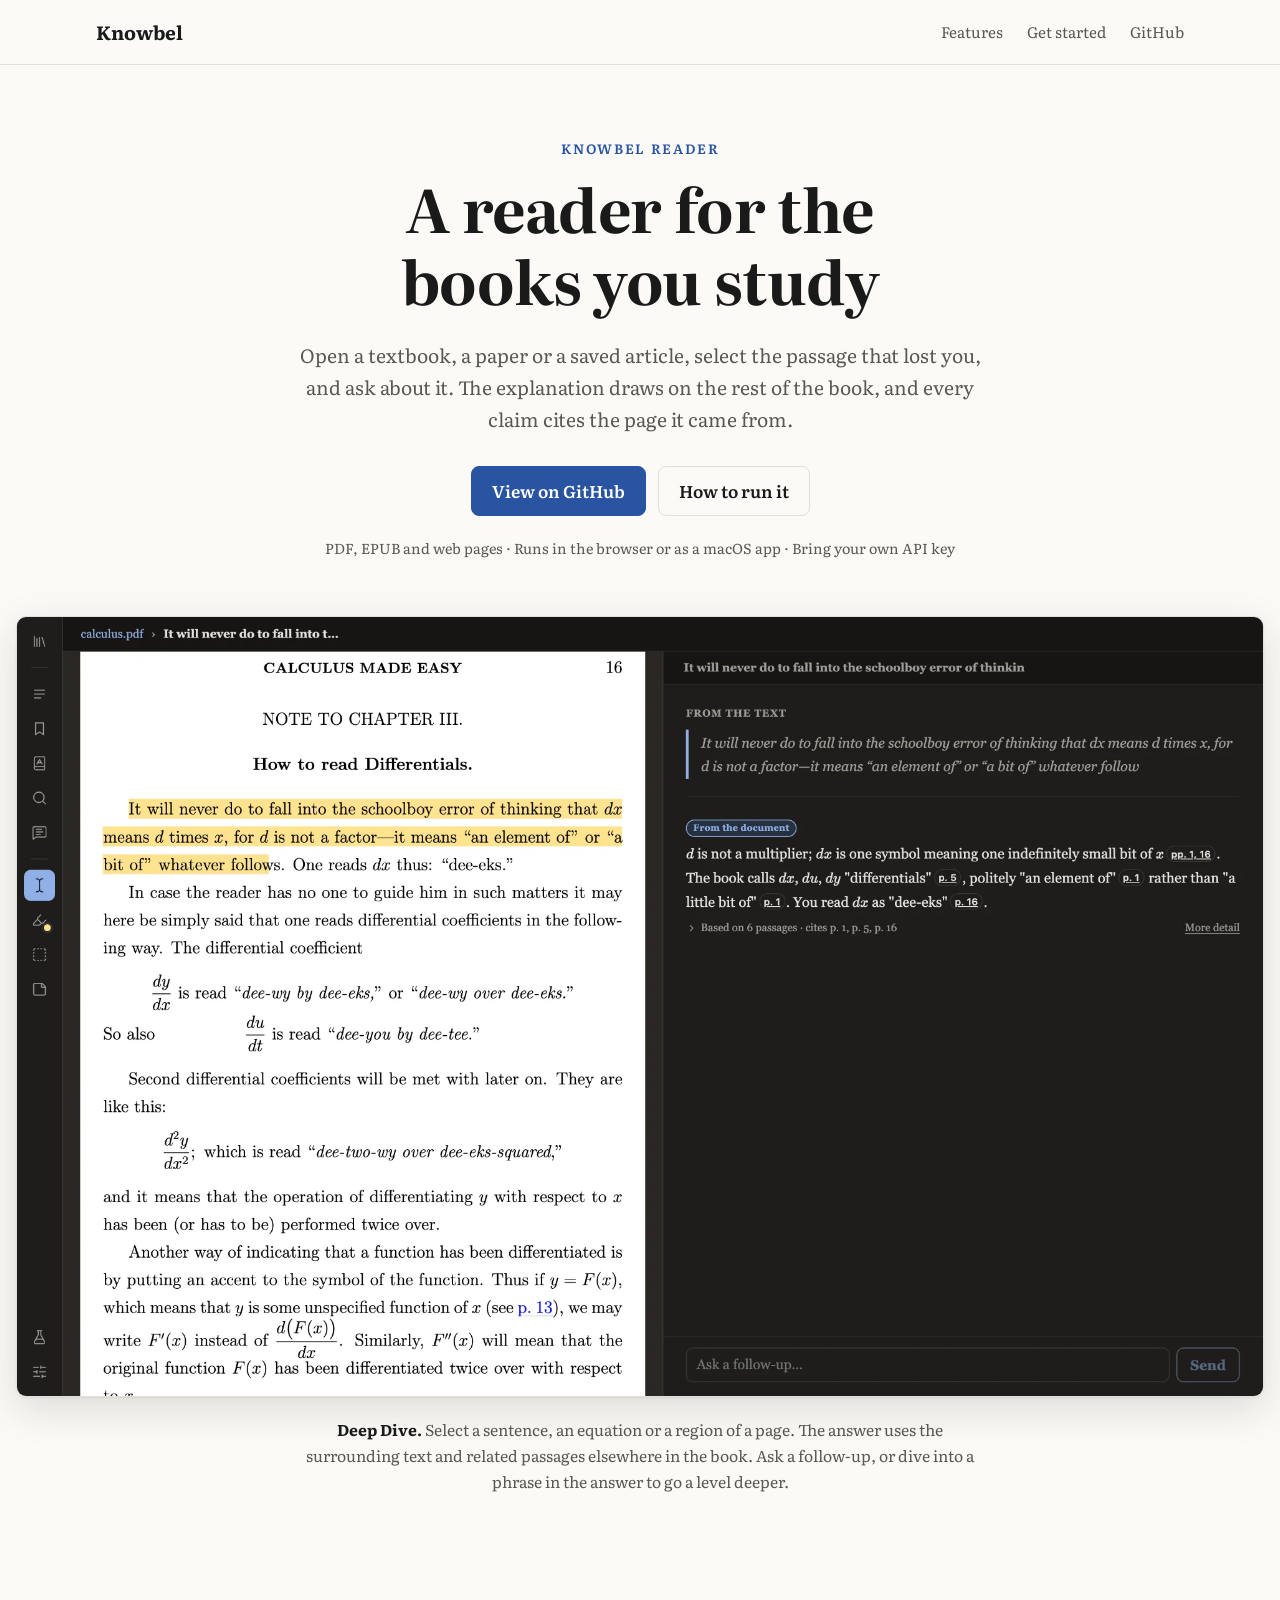
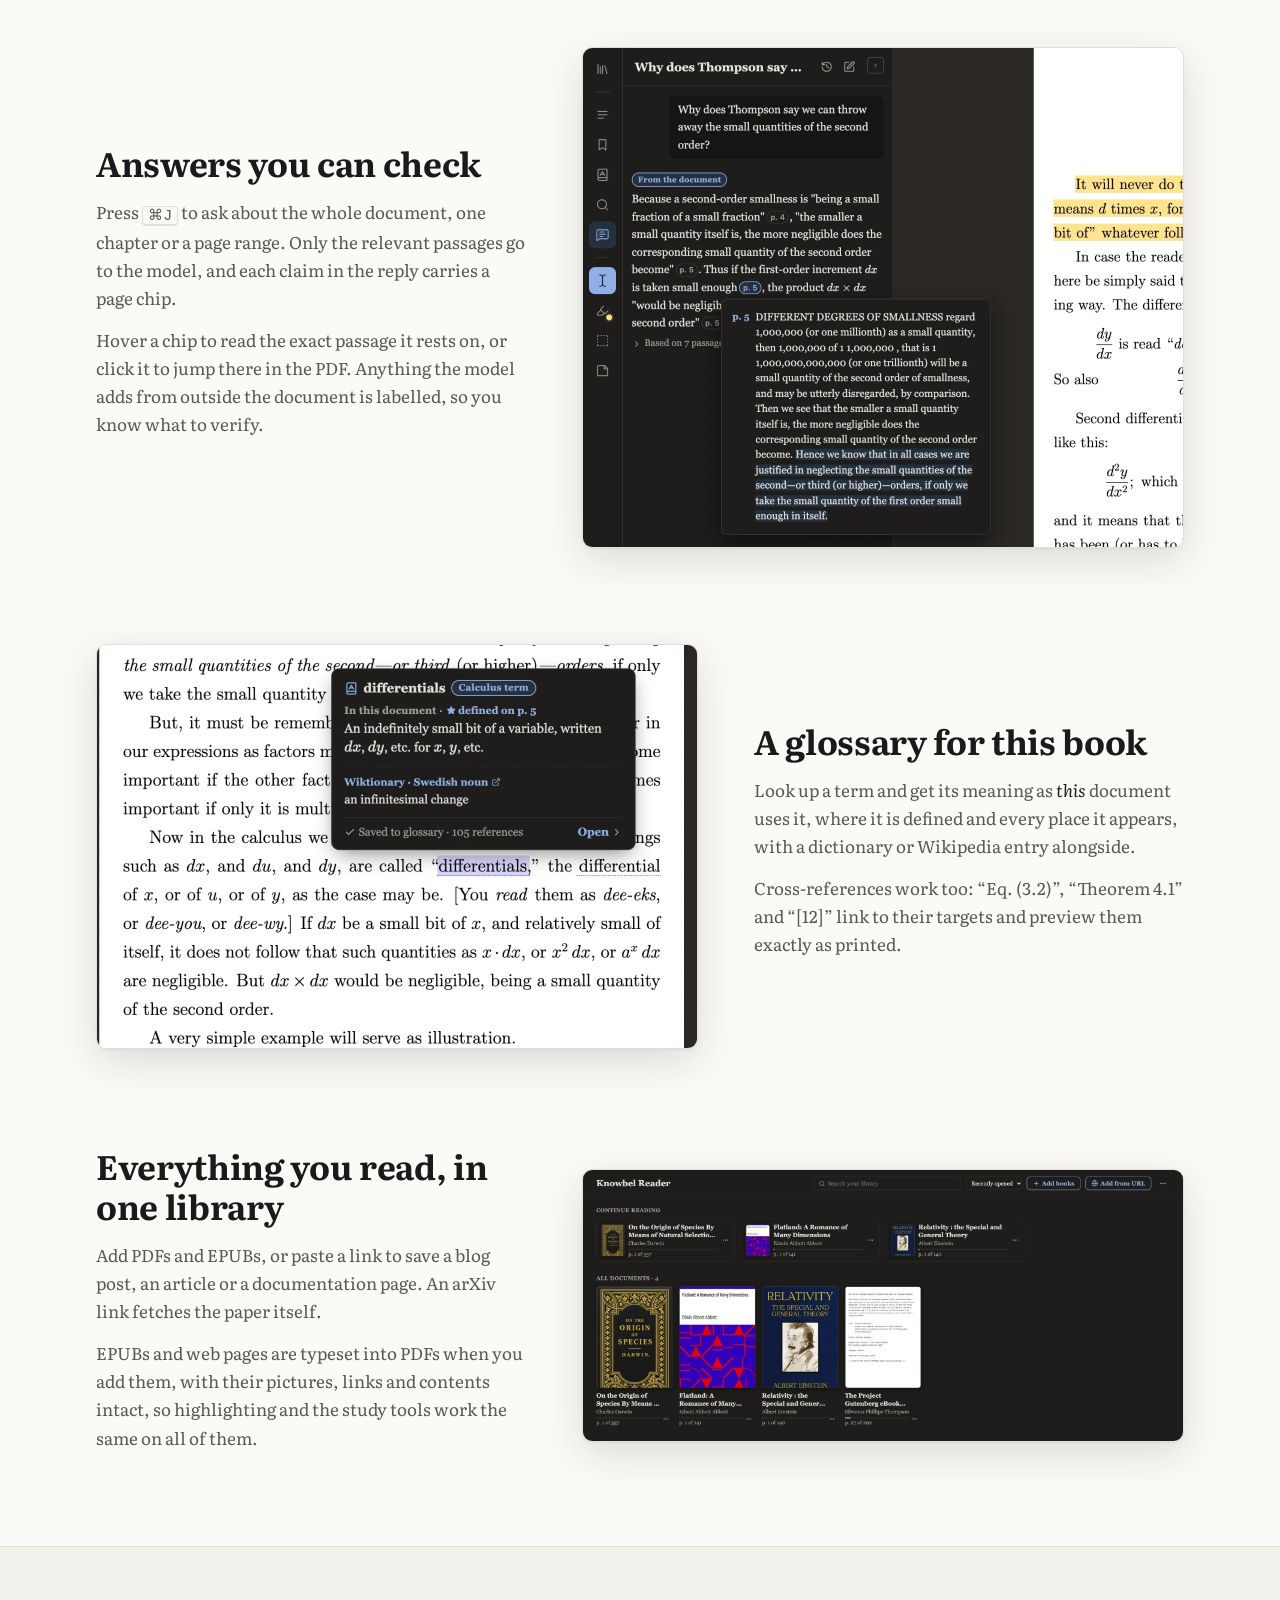
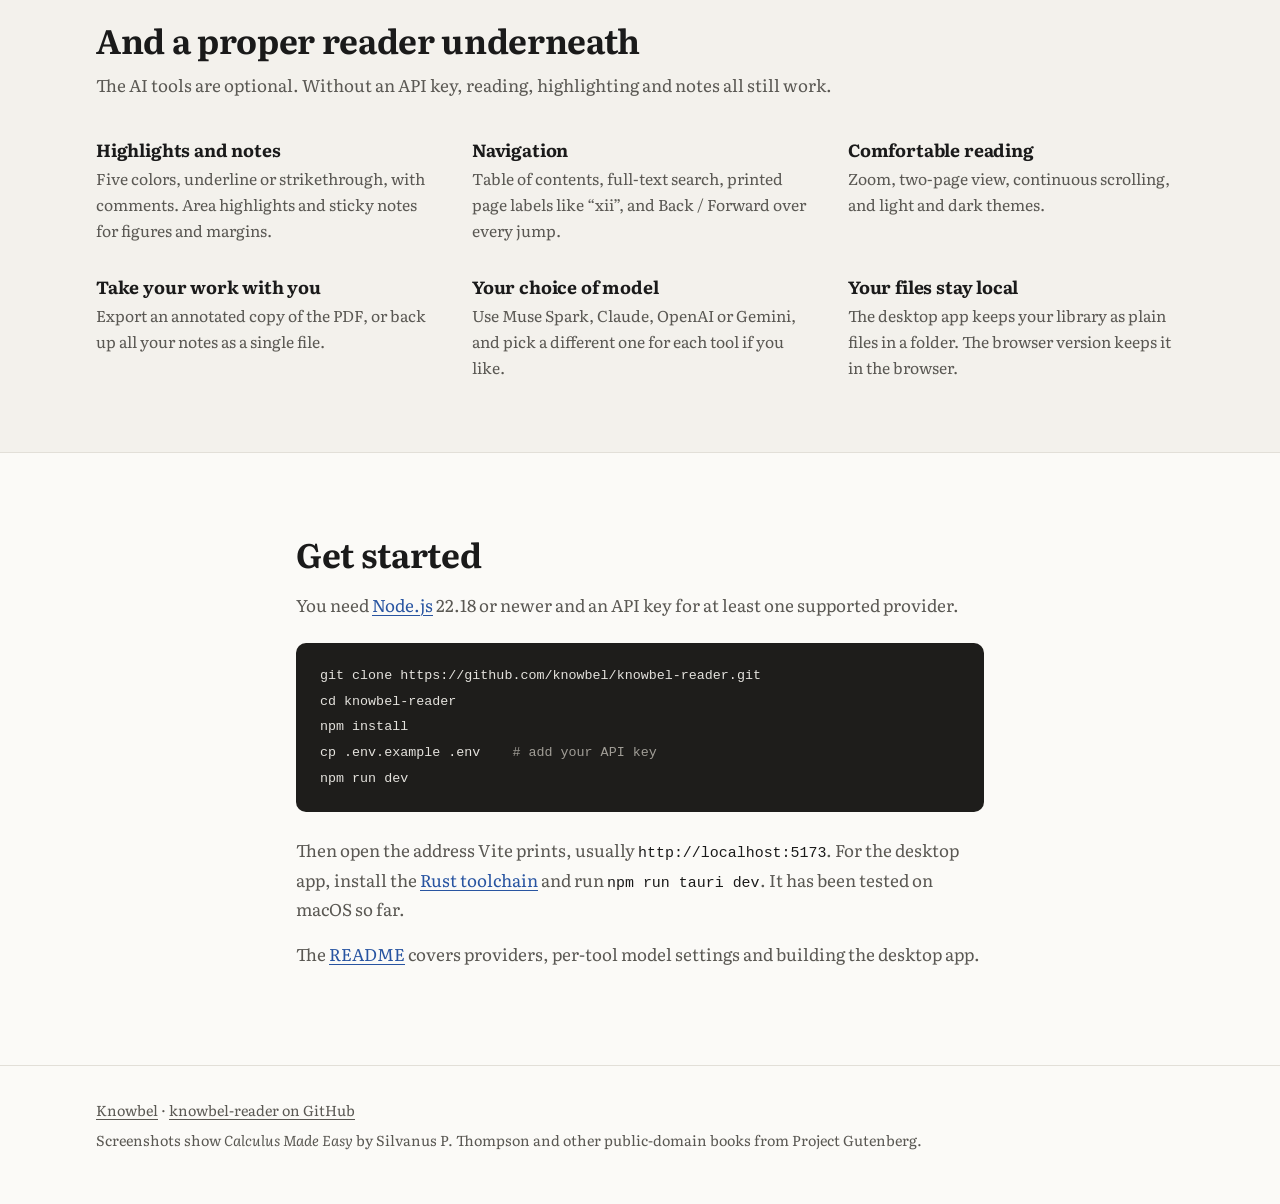
==== index.html @ 46ac8f55 "Add Knowbel Reader landing page" ====
<!doctype html>
<html lang="en">
<head>
  <meta charset="utf-8">
  <meta name="viewport" content="width=device-width, initial-scale=1">
  <title>Knowbel Reader: a PDF and EPUB reader for studying</title>
  <meta name="description" content="Knowbel Reader opens PDFs, EPUBs and web articles, explains any passage you select, and cites the pages every answer comes from.">
  <meta name="color-scheme" content="light dark">

  <meta property="og:type" content="website">
  <meta property="og:url" content="https://knowbel.github.io/">
  <meta property="og:title" content="Knowbel Reader">
  <meta property="og:description" content="A PDF and EPUB reader for textbooks and papers, with AI help that cites the page.">
  <meta property="og:image" content="https://knowbel.github.io/images/og.jpg">
  <meta property="og:image:width" content="1200">
  <meta property="og:image:height" content="630">
  <meta name="twitter:card" content="summary_large_image">

  <link rel="icon" href="favicon.svg" type="image/svg+xml">
  <link rel="preconnect" href="https://fonts.googleapis.com">
  <link rel="preconnect" href="https://fonts.gstatic.com" crossorigin>
  <link rel="stylesheet" href="https://fonts.googleapis.com/css2?family=Literata:ital,opsz,wght@0,7..72,400;0,7..72,600;0,7..72,700;1,7..72,400&display=swap">
  <link rel="stylesheet" href="style.css">
</head>
<body>
  <header class="site-header">
    <div class="wrap header-row">
      <a class="brand" href="./">Knowbel</a>
      <nav aria-label="Main">
        <a href="#features">Features</a>
        <a href="#get-started">Get started</a>
        <a href="https://github.com/knowbel/knowbel-reader">GitHub</a>
      </nav>
    </div>
  </header>

  <main>
    <section class="hero">
      <div class="wrap">
        <p class="eyebrow">Knowbel Reader</p>
        <h1>A reader for the books you study</h1>
        <p class="lede">
          Open a textbook, a paper or a saved article, select the passage that
          lost you, and ask about it. The explanation draws on the rest of the
          book, and every claim cites the page it came from.
        </p>
        <div class="actions">
          <a class="button primary" href="https://github.com/knowbel/knowbel-reader">View on GitHub</a>
          <a class="button" href="#get-started">How to run it</a>
        </div>
        <p class="meta">PDF, EPUB and web pages · Runs in the browser or as a macOS app · Bring your own API key</p>
      </div>
      <figure class="shot hero-shot">
        <img src="images/deep-dive.webp" width="2000" height="1250"
             alt="Knowbel Reader with a page of Calculus Made Easy on the left. A highlighted sentence about reading dx has been sent to Deep Dive, and the panel on the right explains it, with page citations after each claim.">
        <figcaption>
          <strong>Deep Dive.</strong> Select a sentence, an equation or a region
          of a page. The answer uses the surrounding text and related passages
          elsewhere in the book. Ask a follow-up, or dive into a phrase in the
          answer to go a level deeper.
        </figcaption>
      </figure>
    </section>

    <section id="features" class="features">
      <div class="wrap">
        <article class="feature">
          <div class="feature-text">
            <h2>Answers you can check</h2>
            <p>
              Press <kbd>⌘J</kbd> to ask about the whole document, one chapter
              or a page range. Only the relevant passages go to the model, and
              each claim in the reply carries a page chip.
            </p>
            <p>
              Hover a chip to read the exact passage it rests on, or click it
              to jump there in the PDF. Anything the model adds from outside
              the document is labelled, so you know what to verify.
            </p>
          </div>
          <figure class="shot">
            <img src="images/citations.webp" width="1200" height="998" loading="lazy"
                 alt="The Ask panel answering why second-order small quantities can be ignored. The pointer rests on a p. 5 citation chip, and a preview shows the quoted passage from page 5.">
          </figure>
        </article>

        <article class="feature flip">
          <div class="feature-text">
            <h2>A glossary for this book</h2>
            <p>
              Look up a term and get its meaning as <em>this</em> document uses
              it, where it is defined and every place it appears, with a
              dictionary or Wikipedia entry alongside.
            </p>
            <p>
              Cross-references work too: “Eq. (3.2)”, “Theorem 4.1” and “[12]”
              link to their targets and preview them exactly as printed.
            </p>
          </div>
          <figure class="shot">
            <img src="images/glossary.webp" width="1200" height="806" loading="lazy"
                 alt="A glossary card for the term differentials, giving the book's own definition, noting it is defined on page 5, and counting 105 references.">
          </figure>
        </article>

        <article class="feature">
          <div class="feature-text">
            <h2>Everything you read, in one library</h2>
            <p>
              Add PDFs and EPUBs, or paste a link to save a blog post, an
              article or a documentation page. An arXiv link fetches the
              paper itself.
            </p>
            <p>
              EPUBs and web pages are typeset into PDFs when you add them, with
              their pictures, links and contents intact, so highlighting and the
              study tools work the same on all of them.
            </p>
          </div>
          <figure class="shot">
            <img src="images/library.webp" width="2000" height="903" loading="lazy"
                 alt="The library, showing covers for On the Origin of Species, Flatland, Relativity and Calculus Made Easy, with a Continue reading row above.">
          </figure>
        </article>
      </div>
    </section>

    <section class="reading">
      <div class="wrap">
        <h2>And a proper reader underneath</h2>
        <p class="section-lede">The AI tools are optional. Without an API key, reading, highlighting and notes all still work.</p>
        <ul class="grid">
          <li><h3>Highlights and notes</h3><p>Five colors, underline or strikethrough, with comments. Area highlights and sticky notes for figures and margins.</p></li>
          <li><h3>Navigation</h3><p>Table of contents, full-text search, printed page labels like “xii”, and Back / Forward over every jump.</p></li>
          <li><h3>Comfortable reading</h3><p>Zoom, two-page view, continuous scrolling, and light and dark themes.</p></li>
          <li><h3>Take your work with you</h3><p>Export an annotated copy of the PDF, or back up all your notes as a single file.</p></li>
          <li><h3>Your choice of model</h3><p>Use Muse Spark, Claude, OpenAI or Gemini, and pick a different one for each tool if you like.</p></li>
          <li><h3>Your files stay local</h3><p>The desktop app keeps your library as plain files in a folder. The browser version keeps it in the browser.</p></li>
        </ul>
      </div>
    </section>

    <section id="get-started" class="start">
      <div class="wrap narrow">
        <h2>Get started</h2>
        <p>You need <a href="https://nodejs.org">Node.js</a> 22.18 or newer and an API key for at least one supported provider.</p>
<pre><code>git clone https://github.com/knowbel/knowbel-reader.git
cd knowbel-reader
npm install
cp .env.example .env    <span class="c"># add your API key</span>
npm run dev</code></pre>
        <p>
          Then open the address Vite prints, usually
          <code>http://localhost:5173</code>. For the desktop app, install the
          <a href="https://www.rust-lang.org/tools/install">Rust toolchain</a> and run
          <code>npm run tauri dev</code>. It has been tested on macOS so far.
        </p>
        <p>
          The <a href="https://github.com/knowbel/knowbel-reader#readme">README</a>
          covers providers, per-tool model settings and building the desktop app.
        </p>
      </div>
    </section>
  </main>

  <footer class="site-footer">
    <div class="wrap footer-row">
      <p><a href="https://github.com/knowbel">Knowbel</a> · <a href="https://github.com/knowbel/knowbel-reader">knowbel-reader on GitHub</a></p>
      <p class="credit">Screenshots show <em>Calculus Made Easy</em> by Silvanus P. Thompson and other public-domain books from Project Gutenberg.</p>
    </div>
  </footer>
</body>
</html>
---- style.css ----
/* Knowbel Reader site. Colors follow the app's own palette (src/index.css in
   knowbel-reader): warm paper, near-black ink, and a navy link color. */
:root {
  --bg: #fbfaf7;
  --bg-alt: #f3f1ec;
  --text: #1a1a1a;
  --muted: #5a5853;
  --rule: #e2dfd8;
  --link: #2854a1;
  --link-hover: #1d3f7a;
  --on-link: #ffffff;
  --code-bg: #1e1d1b;
  --code-text: #e4e2dd;
  --code-comment: #a09d96;
  --shadow: 0 1px 2px rgba(26, 26, 26, 0.06), 0 12px 40px rgba(26, 26, 26, 0.14);
  --serif: "Literata", Georgia, "Times New Roman", serif;
  --mono: ui-monospace, "SF Mono", Menlo, Consolas, monospace;
  color-scheme: light;
}

@media (prefers-color-scheme: dark) {
  :root:not([data-theme="light"]) {
    --bg: #1a1918;
    --bg-alt: #211f1d;
    --text: #e4e2dd;
    --muted: #a09d96;
    --rule: #3a3834;
    --link: #8fb0e8;
    --link-hover: #b3caf0;
    --on-link: #14171c;
    --code-bg: #121110;
    --shadow: 0 1px 2px rgba(0, 0, 0, 0.3), 0 12px 40px rgba(0, 0, 0, 0.45);
    color-scheme: dark;
  }
}

:root[data-theme="dark"] {
  --bg: #1a1918;
  --bg-alt: #211f1d;
  --text: #e4e2dd;
  --muted: #a09d96;
  --rule: #3a3834;
  --link: #8fb0e8;
  --link-hover: #b3caf0;
  --on-link: #14171c;
  --code-bg: #121110;
  --shadow: 0 1px 2px rgba(0, 0, 0, 0.3), 0 12px 40px rgba(0, 0, 0, 0.45);
  color-scheme: dark;
}

*,
*::before,
*::after {
  box-sizing: border-box;
}

html {
  scroll-behavior: smooth;
}

body {
  margin: 0;
  background: var(--bg);
  color: var(--text);
  font-family: var(--serif);
  font-size: 1.0625rem;
  line-height: 1.65;
  -webkit-font-smoothing: antialiased;
}

img {
  display: block;
  max-width: 100%;
  height: auto;
}

a {
  color: var(--link);
  text-underline-offset: 0.18em;
  text-decoration-thickness: 1px;
}

a:hover {
  color: var(--link-hover);
}

h1,
h2,
h3 {
  line-height: 1.2;
  font-weight: 700;
  letter-spacing: -0.01em;
}

code,
kbd {
  font-family: var(--mono);
  font-size: 0.88em;
}

kbd {
  padding: 0.05em 0.35em;
  border: 1px solid var(--rule);
  border-bottom-width: 2px;
  border-radius: 4px;
}

.wrap {
  max-width: 1120px;
  margin: 0 auto;
  padding: 0 16px;
}

.wrap.narrow {
  max-width: 720px;
}

/* Header */
.site-header {
  border-bottom: 1px solid var(--rule);
}

.header-row {
  display: flex;
  align-items: center;
  justify-content: space-between;
  gap: 16px;
  height: 64px;
}

.brand {
  color: var(--text);
  font-weight: 700;
  font-size: 1.2rem;
  text-decoration: none;
}

.brand:hover {
  color: var(--text);
}

.site-header nav {
  display: flex;
  gap: 24px;
}

.site-header nav a {
  color: var(--muted);
  text-decoration: none;
  font-size: 0.95rem;
}

.site-header nav a:hover {
  color: var(--text);
}

/* Hero */
.hero {
  padding: 72px 0 56px;
  text-align: center;
}

.eyebrow {
  margin: 0 0 12px;
  color: var(--link);
  font-size: 0.85rem;
  font-weight: 600;
  letter-spacing: 0.12em;
  text-transform: uppercase;
}

.hero h1 {
  margin: 0 auto;
  max-width: 16ch;
  font-size: clamp(2.25rem, 6vw, 3.75rem);
}

.lede {
  margin: 24px auto 0;
  max-width: 36em;
  color: var(--muted);
  font-size: 1.2rem;
}

.actions {
  display: flex;
  flex-wrap: wrap;
  justify-content: center;
  gap: 12px;
  margin-top: 32px;
}

.button {
  display: inline-block;
  padding: 10px 20px;
  border: 1px solid var(--rule);
  border-radius: 8px;
  color: var(--text);
  font-weight: 600;
  text-decoration: none;
}

.button:hover {
  border-color: var(--muted);
  color: var(--text);
}

.button.primary {
  border-color: var(--link);
  background: var(--link);
  color: var(--on-link);
}

.button.primary:hover {
  border-color: var(--link-hover);
  background: var(--link-hover);
  color: var(--on-link);
}

.meta {
  margin: 20px 0 0;
  color: var(--muted);
  font-size: 0.9rem;
}

/* Screenshots */
.shot {
  margin: 0;
}

.shot img {
  border: 1px solid var(--rule);
  border-radius: 10px;
  box-shadow: var(--shadow);
}

.hero-shot {
  max-width: 1280px;
  margin: 56px auto 0;
  padding: 0 16px;
}

.hero-shot figcaption {
  max-width: 44em;
  margin: 20px auto 0;
  color: var(--muted);
  font-size: 0.98rem;
}

.hero-shot figcaption strong {
  color: var(--text);
}

/* Feature rows */
.features {
  padding: 48px 0 32px;
}

.feature {
  display: grid;
  grid-template-columns: 5fr 7fr;
  align-items: center;
  gap: 56px;
  padding: 48px 0;
}

.feature.flip {
  grid-template-columns: 7fr 5fr;
}

.feature.flip .feature-text {
  order: 2;
}

.feature h2 {
  margin: 0 0 16px;
  font-size: clamp(1.6rem, 3vw, 2.1rem);
}

.feature p {
  margin: 0 0 14px;
  color: var(--muted);
}

.feature p strong,
.feature p em {
  color: var(--text);
}

/* Reader feature grid */
.reading {
  padding: 72px 0;
  background: var(--bg-alt);
  border-top: 1px solid var(--rule);
  border-bottom: 1px solid var(--rule);
}

.reading h2,
.start h2 {
  margin: 0;
  font-size: clamp(1.6rem, 3vw, 2.1rem);
}

.section-lede {
  margin: 12px 0 0;
  color: var(--muted);
}

.grid {
  display: grid;
  grid-template-columns: repeat(3, 1fr);
  gap: 32px 40px;
  margin: 40px 0 0;
  padding: 0;
  list-style: none;
}

.grid h3 {
  margin: 0 0 6px;
  font-size: 1.1rem;
}

.grid p {
  margin: 0;
  color: var(--muted);
  font-size: 0.98rem;
}

/* Get started */
.start {
  padding: 80px 0;
}

.start p {
  color: var(--muted);
}

.start p code {
  color: var(--text);
}

pre {
  overflow-x: auto;
  margin: 24px 0;
  padding: 20px 24px;
  border-radius: 10px;
  background: var(--code-bg);
  color: var(--code-text);
  font-size: 0.95rem;
  line-height: 1.7;
}

pre .c {
  color: var(--code-comment);
}

/* Footer */
.site-footer {
  padding: 32px 0 48px;
  border-top: 1px solid var(--rule);
  color: var(--muted);
  font-size: 0.9rem;
}

.footer-row p {
  margin: 0 0 6px;
}

.site-footer a {
  color: var(--muted);
}

.site-footer a:hover {
  color: var(--text);
}

/* Narrow screens */
@media (max-width: 860px) {
  .feature,
  .feature.flip {
    grid-template-columns: 1fr;
    gap: 28px;
    padding: 36px 0;
  }

  .feature.flip .feature-text {
    order: 0;
  }

  .grid {
    grid-template-columns: repeat(2, 1fr);
  }
}

@media (max-width: 560px) {
  .hero {
    padding: 48px 0 40px;
  }

  .lede {
    font-size: 1.08rem;
  }

  .site-header nav {
    gap: 16px;
  }

  .site-header nav a[href="#features"] {
    display: none;
  }

  .grid {
    grid-template-columns: 1fr;
  }

  pre {
    padding: 16px;
    font-size: 0.85rem;
  }
}
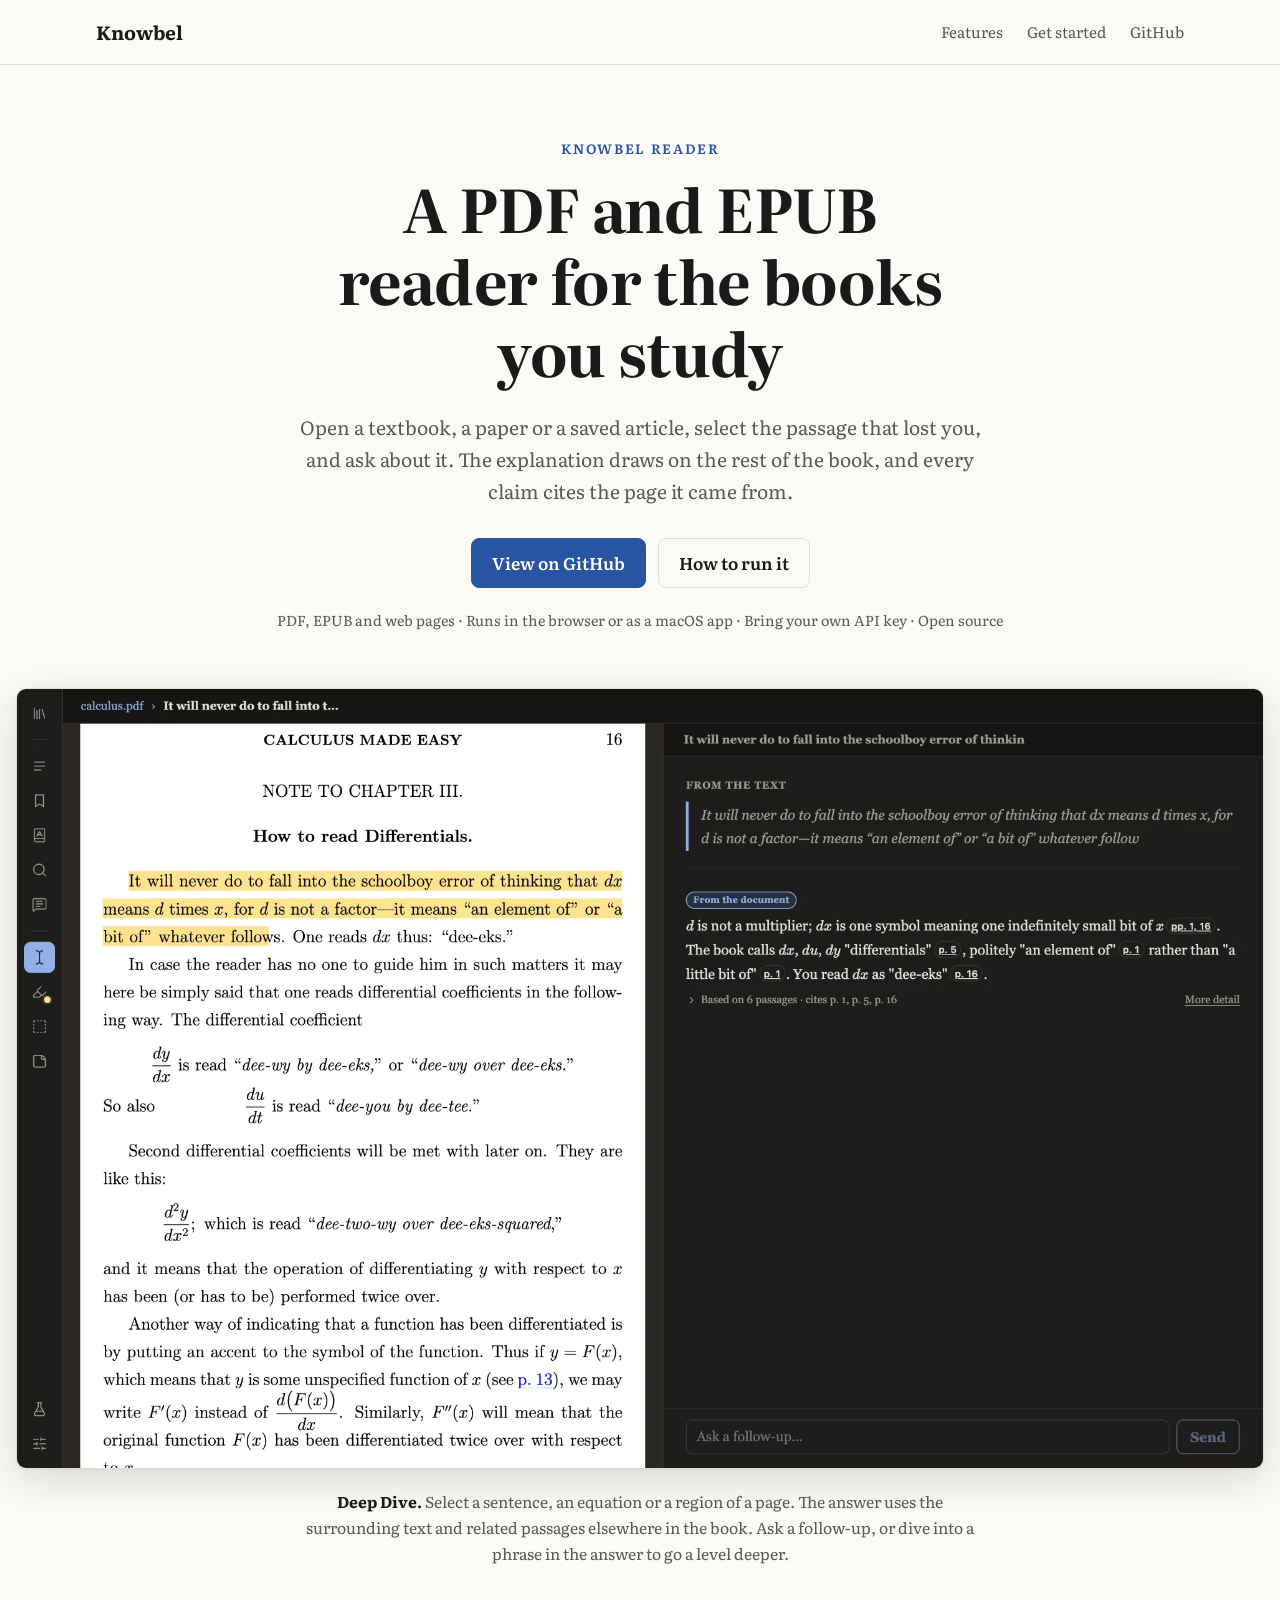
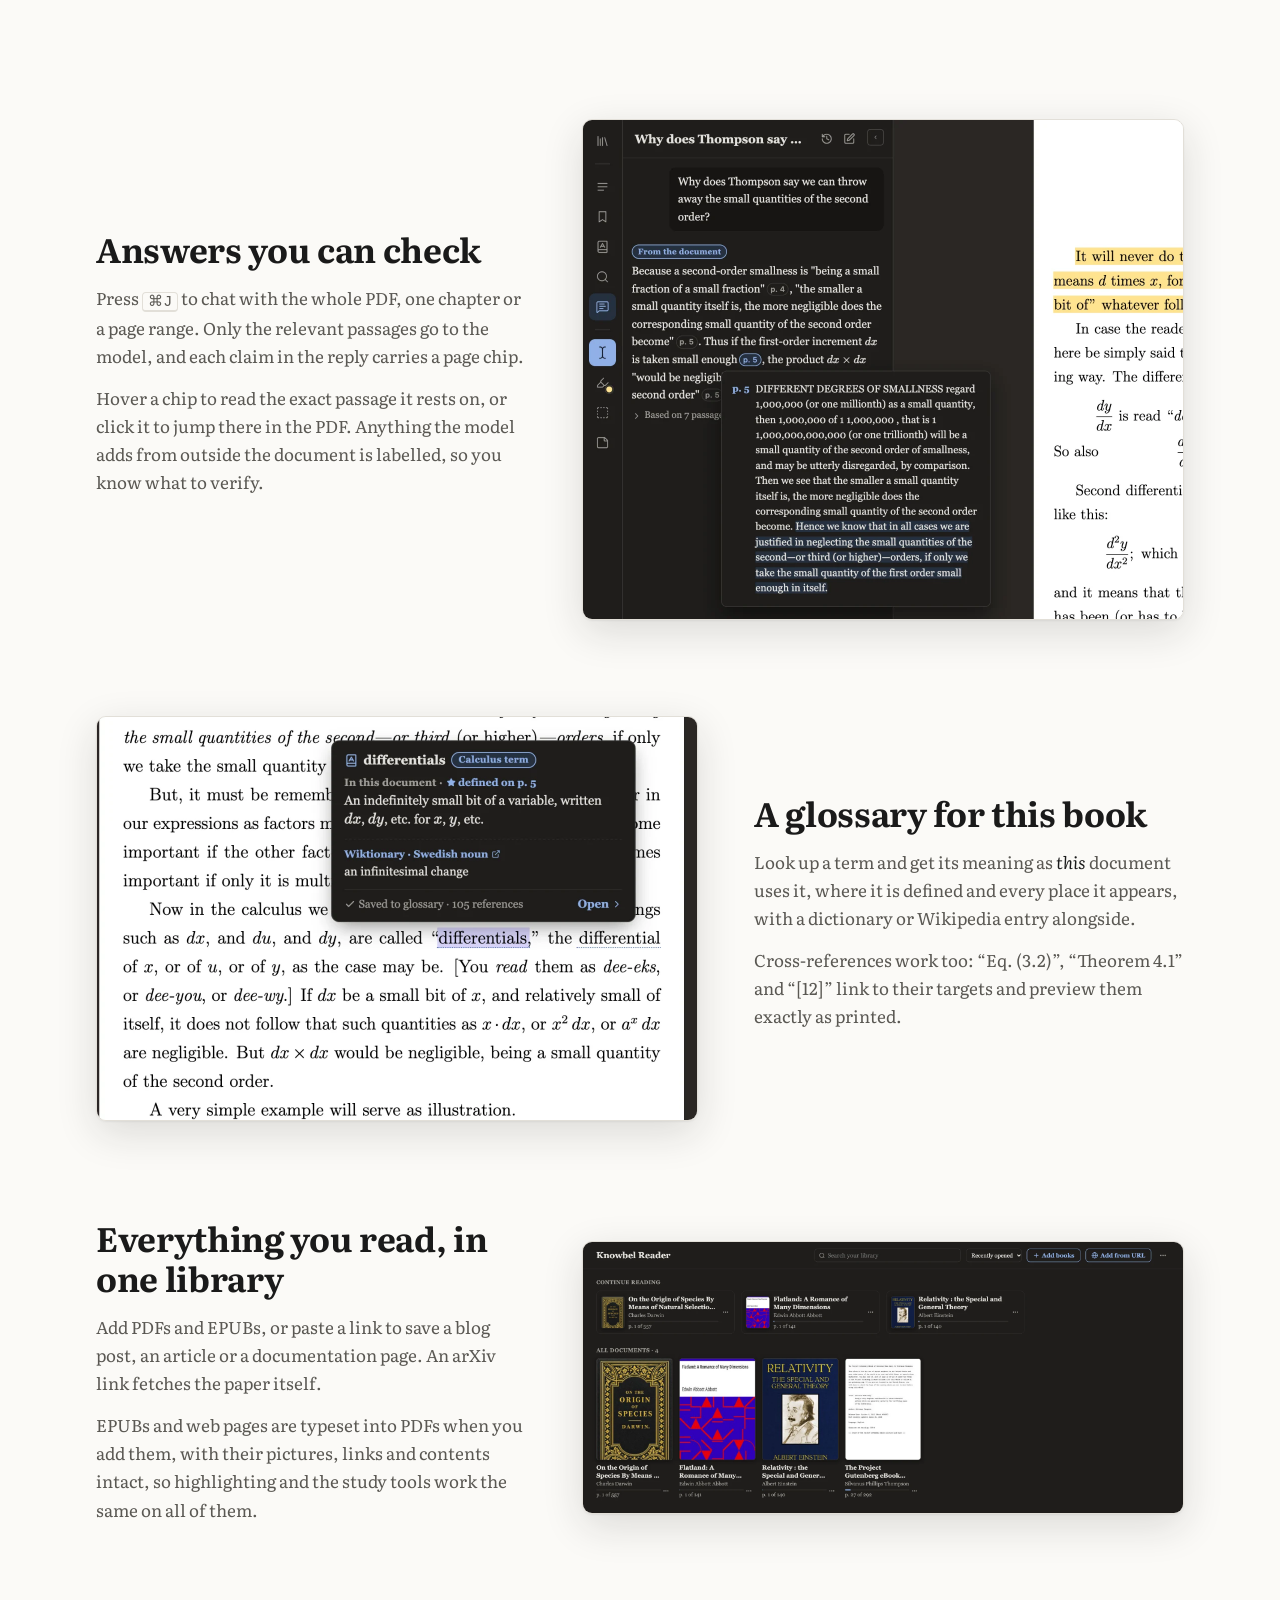
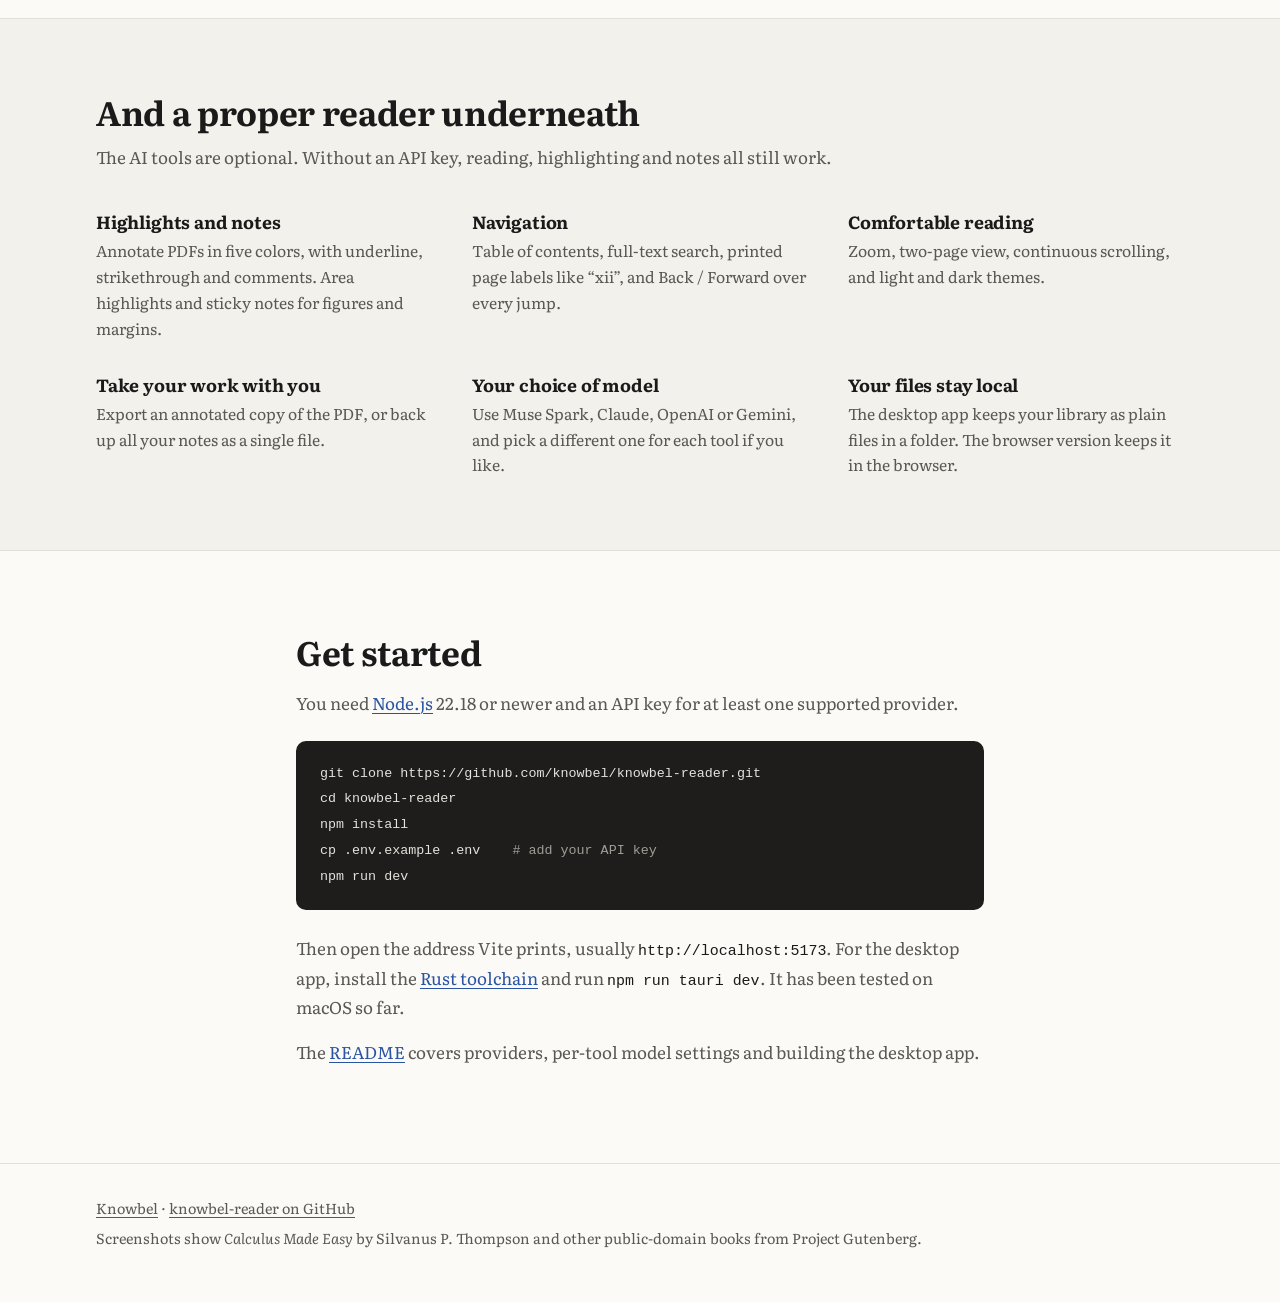
==== commit 16c845f4: "Update title, description and some metadata" ====
--- a/index.html
+++ b/index.html
@@ -3,24 +3,43 @@
 <head>
   <meta charset="utf-8">
   <meta name="viewport" content="width=device-width, initial-scale=1">
-  <title>Knowbel Reader: a PDF and EPUB reader for studying</title>
-  <meta name="description" content="Knowbel Reader opens PDFs, EPUBs and web articles, explains any passage you select, and cites the pages every answer comes from.">
+  <title>Open-Source AI PDF &amp; EPUB Reader for Studying | Knowbel</title>
+  <meta name="description" content="Knowbel Reader opens PDFs, EPUBs and web articles, explains any passage you select with AI, and cites the pages every answer comes from.">
   <meta name="color-scheme" content="light dark">
+  <link rel="canonical" href="https://knowbel.github.io/">
 
   <meta property="og:type" content="website">
   <meta property="og:url" content="https://knowbel.github.io/">
-  <meta property="og:title" content="Knowbel Reader">
+  <meta property="og:title" content="Knowbel Reader: open-source AI PDF &amp; EPUB reader for studying">
   <meta property="og:description" content="A PDF and EPUB reader for textbooks and papers, with AI help that cites the page.">
   <meta property="og:image" content="https://knowbel.github.io/images/og.jpg">
   <meta property="og:image:width" content="1200">
   <meta property="og:image:height" content="630">
   <meta name="twitter:card" content="summary_large_image">
+  <meta name="google-site-verification" content="msUB4nczFMJwJfyzUN_aWLILL9cEhoL1U0CEHi0lBxA" />
 
   <link rel="icon" href="favicon.svg" type="image/svg+xml">
   <link rel="preconnect" href="https://fonts.googleapis.com">
   <link rel="preconnect" href="https://fonts.gstatic.com" crossorigin>
   <link rel="stylesheet" href="https://fonts.googleapis.com/css2?family=Literata:ital,opsz,wght@0,7..72,400;0,7..72,600;0,7..72,700;1,7..72,400&display=swap">
   <link rel="stylesheet" href="style.css">
+
+  <script type="application/ld+json">
+  {
+    "@context": "https://schema.org",
+    "@type": "SoftwareApplication",
+    "name": "Knowbel Reader",
+    "url": "https://knowbel.github.io/",
+    "description": "An open-source PDF and EPUB reader for studying. Select a passage to have AI explain it, chat with the whole document, and check every answer against the pages it cites.",
+    "applicationCategory": "EducationalApplication",
+    "operatingSystem": "macOS, Web browser",
+    "isAccessibleForFree": true,
+    "offers": { "@type": "Offer", "price": "0", "priceCurrency": "USD" },
+    "image": "https://knowbel.github.io/images/og.jpg",
+    "screenshot": "https://knowbel.github.io/images/deep-dive.webp",
+    "sameAs": ["https://github.com/knowbel/knowbel-reader"]
+  }
+  </script>
 </head>
 <body>
   <header class="site-header">
@@ -38,7 +57,7 @@
     <section class="hero">
       <div class="wrap">
         <p class="eyebrow">Knowbel Reader</p>
-        <h1>A reader for the books you study</h1>
+        <h1>A PDF and EPUB reader for the books you study</h1>
         <p class="lede">
           Open a textbook, a paper or a saved article, select the passage that
           lost you, and ask about it. The explanation draws on the rest of the
@@ -48,7 +67,7 @@
           <a class="button primary" href="https://github.com/knowbel/knowbel-reader">View on GitHub</a>
           <a class="button" href="#get-started">How to run it</a>
         </div>
-        <p class="meta">PDF, EPUB and web pages · Runs in the browser or as a macOS app · Bring your own API key</p>
+        <p class="meta">PDF, EPUB and web pages · Runs in the browser or as a macOS app · Bring your own API key · Open source</p>
       </div>
       <figure class="shot hero-shot">
         <img src="images/deep-dive.webp" width="2000" height="1250"
@@ -68,7 +87,7 @@
           <div class="feature-text">
             <h2>Answers you can check</h2>
             <p>
-              Press <kbd>⌘J</kbd> to ask about the whole document, one chapter
+              Press <kbd>⌘J</kbd> to chat with the whole PDF, one chapter
               or a page range. Only the relevant passages go to the model, and
               each claim in the reply carries a page chip.
             </p>
@@ -130,7 +149,7 @@
         <h2>And a proper reader underneath</h2>
         <p class="section-lede">The AI tools are optional. Without an API key, reading, highlighting and notes all still work.</p>
         <ul class="grid">
-          <li><h3>Highlights and notes</h3><p>Five colors, underline or strikethrough, with comments. Area highlights and sticky notes for figures and margins.</p></li>
+          <li><h3>Highlights and notes</h3><p>Annotate PDFs in five colors, with underline, strikethrough and comments. Area highlights and sticky notes for figures and margins.</p></li>
           <li><h3>Navigation</h3><p>Table of contents, full-text search, printed page labels like “xii”, and Back / Forward over every jump.</p></li>
           <li><h3>Comfortable reading</h3><p>Zoom, two-page view, continuous scrolling, and light and dark themes.</p></li>
           <li><h3>Take your work with you</h3><p>Export an annotated copy of the PDF, or back up all your notes as a single file.</p></li>
